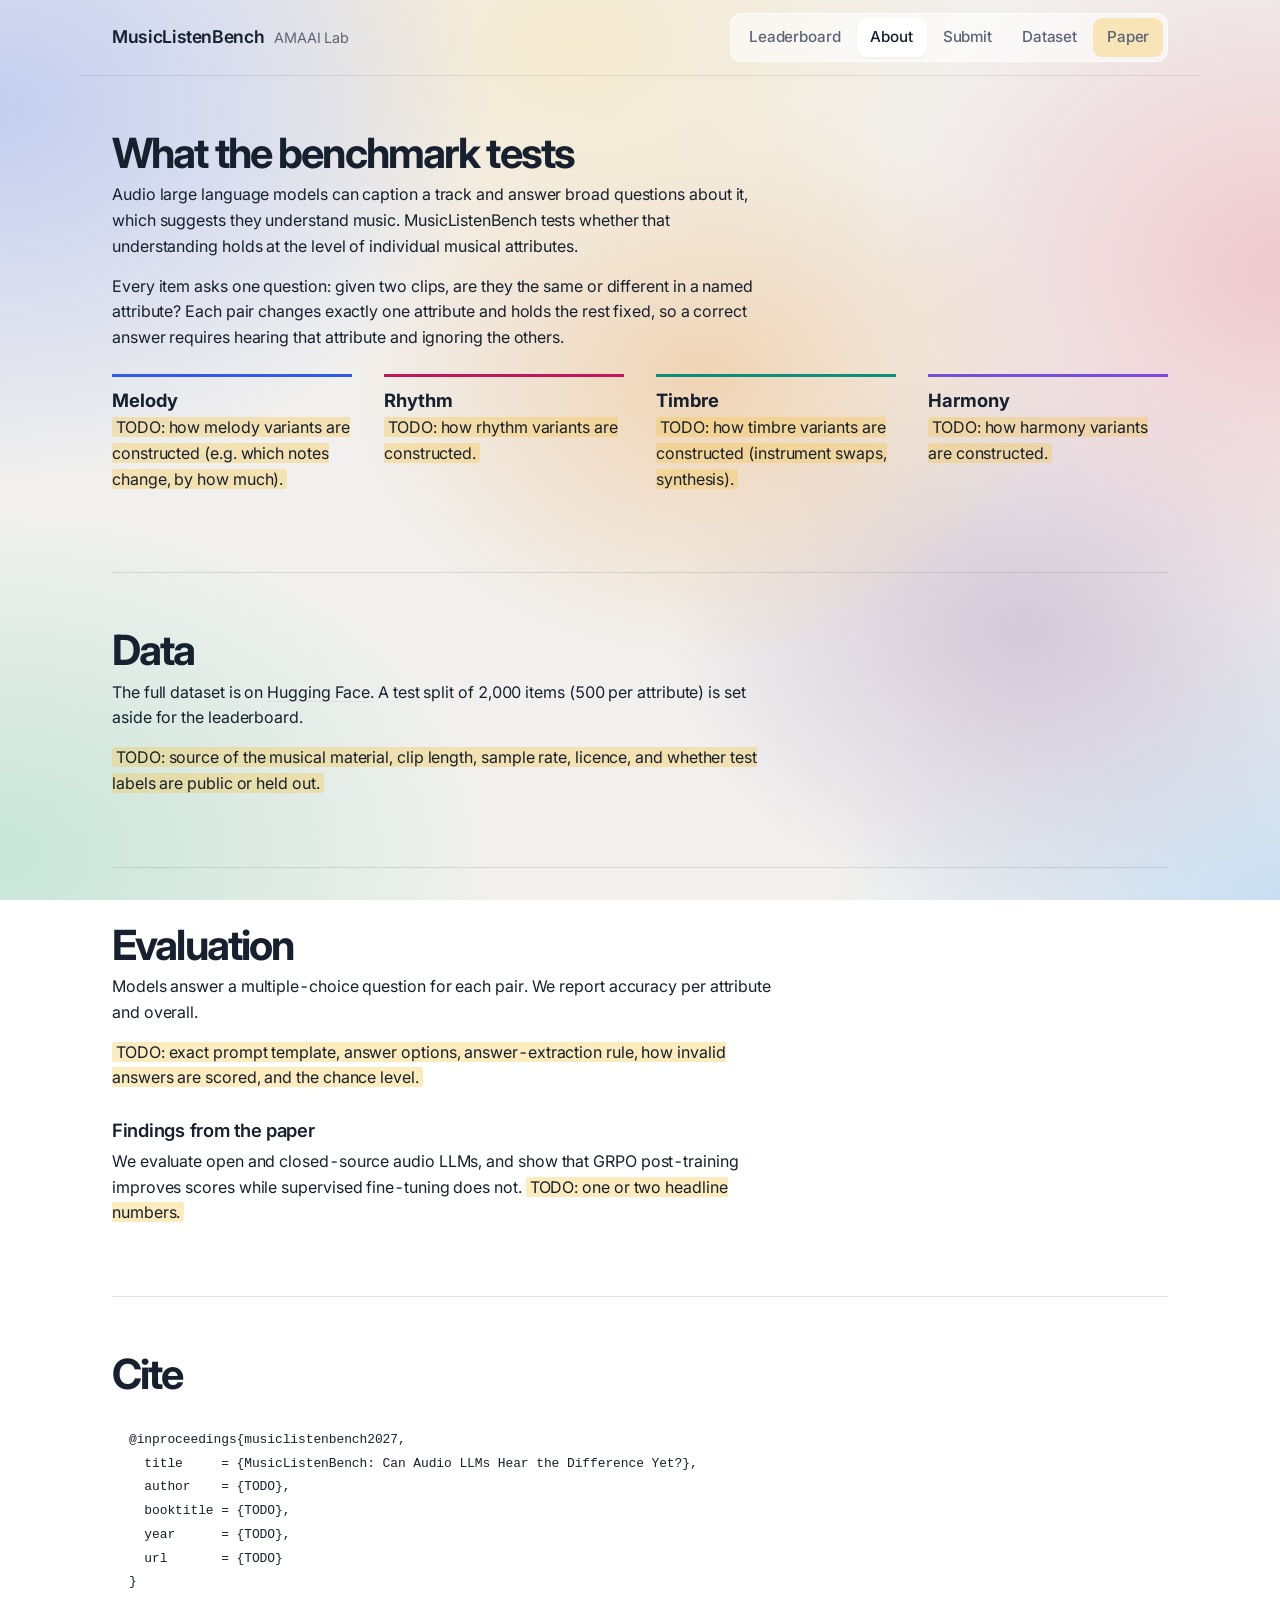
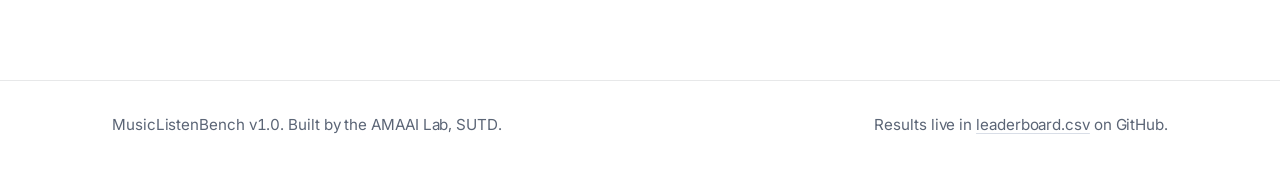
==== site/about.html @ 02675509 "init" ====
<!doctype html>
<html lang="en">
<head>
<title>About MusicListenBench</title>
<meta name="description" content="How MusicListenBench tests whether audio LLMs hear individual musical attributes.">
<meta charset="utf-8">
<meta name="viewport" content="width=device-width, initial-scale=1">
<link rel="preconnect" href="https://fonts.googleapis.com">
<link rel="preconnect" href="https://fonts.gstatic.com" crossorigin>
<link href="https://fonts.googleapis.com/css2?family=Inter:opsz,wght@14..32,400;14..32,500;14..32,600;14..32,700&family=JetBrains+Mono:wght@400;500&display=swap" rel="stylesheet">
<link rel="stylesheet" href="assets/style.css">
<link rel="icon" href="data:image/svg+xml,<svg xmlns=%22http://www.w3.org/2000/svg%22 viewBox=%220 0 100 100%22><text y=%22.9em%22 font-size=%2290%22>🎧</text></svg>">
</head>
<body>
<a class="skip" href="#main">Skip to content</a>
<header class="site-head"><div class="wrap">
  <a class="brand" href="index.html"><b>MusicListenBench</b><span>AMAAI Lab</span></a>
  <nav class="nav" aria-label="Main">
    <a href="index.html" >Leaderboard</a>
    <a href="about.html" aria-current="page">About</a>
    <a href="submit.html" >Submit</a>
    <a data-link="datasetUrl" href="#">Dataset</a>
    <a data-link="paperUrl" href="#">Paper</a>
  </nav>
</div></header>
<main id="main" class="wrap">
  <section class="block" style="border-top:0">
    <h2>What the benchmark tests</h2>
    <div class="prose">
      <p>Audio large language models can caption a track and answer broad questions about it, which suggests they understand music. MusicListenBench tests whether that understanding holds at the level of individual musical attributes.</p>
      <p>Every item asks one question: given two clips, are they the same or different in a named attribute? Each pair changes exactly one attribute and holds the rest fixed, so a correct answer requires hearing that attribute and ignoring the others.</p>
    </div>
    <ul class="aspect-list">
      <li style="--c:var(--melody)"><b>Melody</b><span class="todo">TODO: how melody variants are constructed (e.g. which notes change, by how much).</span></li>
      <li style="--c:var(--rhythm)"><b>Rhythm</b><span class="todo">TODO: how rhythm variants are constructed.</span></li>
      <li style="--c:var(--timbre)"><b>Timbre</b><span class="todo">TODO: how timbre variants are constructed (instrument swaps, synthesis).</span></li>
      <li style="--c:var(--harmony)"><b>Harmony</b><span class="todo">TODO: how harmony variants are constructed.</span></li>
    </ul>
  </section>

  <section class="block">
    <h2>Data</h2>
    <div class="prose">
      <p>The full dataset is on <a data-link="datasetUrl" href="#">Hugging Face</a>. A test split of 2,000 items (500 per attribute) is set aside for the leaderboard.</p>
      <p><span class="todo">TODO: source of the musical material, clip length, sample rate, licence, and whether test labels are public or held out.</span></p>
    </div>
  </section>

  <section class="block">
    <h2>Evaluation</h2>
    <div class="prose">
      <p>Models answer a multiple-choice question for each pair. We report accuracy per attribute and overall.</p>
      <p><span class="todo">TODO: exact prompt template, answer options, answer-extraction rule, how invalid answers are scored, and the chance level.</span></p>
      <h3>Findings from the paper</h3>
      <p>We evaluate open and closed-source audio LLMs, and show that GRPO post-training improves scores while supervised fine-tuning does not. <span class="todo">TODO: one or two headline numbers.</span></p>
    </div>
  </section>

  <section class="block" id="cite">
    <h2>Cite</h2>
    <pre><code>@inproceedings{musiclistenbench2027,
  title     = {MusicListenBench: Can Audio LLMs Hear the Difference Yet?},
  author    = {TODO},
  booktitle = {TODO},
  year      = {TODO},
  url       = {TODO}
}</code></pre>
  </section>
</main>
<footer class="site-foot"><div class="wrap" id="foot"></div></footer>
<script src="assets/config.js"></script>
<script src="assets/app.js"></script>
</body>
</html>
---- site/assets/style.css ----
/* MusicListenBench — shared styles for GitHub Pages and the HF Space */
:root {
  --paper: #ffffff;
  --panel: #f1f3f7;
  --ink: #16202e;
  --muted: #5b6576;
  --rule: #d9dee7;
  --melody: #2f5bea;
  --rhythm: #c2185b;
  --timbre: #0e8f7e;
  --harmony: #7a4cd9;
  --focus: #2f5bea;
  --display: "Inter", "Inter Variable", -apple-system, "Segoe UI", system-ui, sans-serif;
  --body: "Inter", "Inter Variable", -apple-system, "Segoe UI", system-ui, sans-serif;
  --mono: "JetBrains Mono", ui-monospace, "SF Mono", Menlo, monospace;
  --measure: 66ch;
}
@media (prefers-color-scheme: dark) {
  :root {
    --paper: #121823; --panel: #1b2331; --ink: #e8ecf3; --muted: #9aa5b8; --rule: #2c3647;
    --melody: #7b9bff; --rhythm: #f06292; --timbre: #3cc7b2; --harmony: #b08cff; --focus: #7b9bff;
  }
}
*, *::before, *::after { box-sizing: border-box; }
html { -webkit-text-size-adjust: 100%; }

/* Soft pastel wash across the whole page, fixed while scrolling */
:root { --glass: rgba(255,255,255,.58); --glass-line: rgba(255,255,255,.75); }
@media (prefers-color-scheme: dark) { :root { --glass: rgba(20,24,33,.62); --glass-line: rgba(255,255,255,.08); } }
body { position: relative; isolation: isolate; background: transparent; }
body::before {
  content: ""; position: fixed; inset: 0; z-index: -1; pointer-events: none;
  background:
    radial-gradient(55% 60% at 0% 12%,   #c3cdef 0%, transparent 70%),
    radial-gradient(45% 45% at 45% 5%,   #f5ead0 0%, transparent 70%),
    radial-gradient(40% 45% at 55% 42%,  #f0d4b4 0%, transparent 70%),
    radial-gradient(45% 55% at 100% 30%, #efc9cf 0%, transparent 70%),
    radial-gradient(40% 45% at 80% 70%,  #d3c8d8 0%, transparent 70%),
    radial-gradient(55% 55% at 0% 95%,   #c7e5d8 0%, transparent 70%),
    radial-gradient(50% 50% at 100% 100%,#c9def1 0%, transparent 70%),
    #f1f0ee;
}
@media (prefers-color-scheme: dark) {
  body::before {
    background:
      radial-gradient(55% 60% at 0% 12%,   #26304f 0%, transparent 70%),
      radial-gradient(45% 45% at 50% 20%,  #3a3326 0%, transparent 70%),
      radial-gradient(45% 55% at 100% 30%, #402a33 0%, transparent 70%),
      radial-gradient(55% 55% at 0% 95%,   #1e3a31 0%, transparent 70%),
      radial-gradient(50% 50% at 100% 100%,#1f3244 0%, transparent 70%),
      #14171e;
  }
  .pair { border-color: var(--glass-line) !important; }
}
body {
  margin: 0; color: var(--ink);
  font: 400 1rem/1.6 var(--body); letter-spacing: -.005em; -webkit-font-smoothing: antialiased;
  font-feature-settings: "tnum" 1;
}
a { color: inherit; text-decoration-color: var(--rule); text-underline-offset: 3px; }
a:hover { text-decoration-color: currentColor; }
:focus-visible { outline: 2px solid var(--focus); outline-offset: 3px; border-radius: 4px; }
.wrap { max-width: 1120px; margin: 0 auto; padding: 0 clamp(1rem, 4vw, 2rem); }
.skip { position: absolute; left: -999px; }
.skip:focus { left: 1rem; top: 1rem; background: var(--paper); padding: .5rem 1rem; z-index: 10; }

/* Header */
.site-head { position: relative; }
.site-head .wrap { border-bottom: 1px solid color-mix(in srgb, var(--ink) 10%, transparent); display: flex; align-items: center; justify-content: space-between; gap: 1rem; min-height: 76px; flex-wrap: wrap; }
.brand { display: flex; align-items: baseline; gap: .6rem; text-decoration: none; }
.brand b { font: 600 1.1rem/1 var(--display); letter-spacing: -.02em; }
.brand span { color: var(--muted); font-size: .9rem; }
.nav { display: flex; gap: .15rem; flex-wrap: wrap; padding: .25rem; border-radius: 12px; background: var(--glass); border: 1px solid var(--glass-line); }
.nav a { text-decoration: none; padding: .45rem .85rem; border-radius: 9px; color: var(--muted); font-weight: 500; font-size: .95rem; }
.nav a:hover { color: var(--ink); background: var(--glass); }
.nav a[aria-current="page"] { color: var(--ink); background: var(--paper); box-shadow: 0 1px 2px rgba(0,0,0,.06); }

/* Hero */
.hero { display: grid; grid-template-columns: minmax(0, 1.15fr) minmax(0, 1fr); gap: clamp(2rem, 5vw, 4rem); align-items: center; padding: clamp(2.5rem, 7vw, 5rem) 0 clamp(2rem, 5vw, 3.5rem); }
.hero h1 { font: 700 clamp(2.6rem, 6vw, 4.6rem)/.98 var(--display); letter-spacing: -.055em; margin: 0 0 1.25rem; max-width: 12ch; font-feature-settings: "ss01", "cv11"; }
.lede { font-size: 1.15rem; letter-spacing: -.01em; color: var(--muted); max-width: 42ch; margin: 0 0 1.75rem; }
.actions { display: flex; gap: .75rem; flex-wrap: wrap; }
.btn { display: inline-flex; align-items: center; padding: .7rem 1.15rem; border-radius: 10px; font-weight: 600; letter-spacing: -.01em; text-decoration: none; border: 1.5px solid var(--ink); }
.btn.primary { background: var(--ink); color: var(--paper); }
.btn:hover { transform: translateY(-1px); }

/* Pair widget: the one bold element */
.pair { margin: 0; background: var(--glass); -webkit-backdrop-filter: blur(12px); backdrop-filter: blur(12px); border: 1px solid color-mix(in srgb, #fff 60%, transparent); box-shadow: 0 24px 60px -40px rgba(60,40,80,.35); border-color: var(--glass-line); border-radius: 18px; padding: 1.25rem 1.25rem 1rem; }
.pair-q { font: 600 1.05rem/1.3 var(--display); letter-spacing: -.015em; margin: 0 0 .9rem; }
.aspects { display: flex; gap: .4rem; flex-wrap: wrap; margin-bottom: 1rem; }
.aspects button {
  font: 500 .9rem var(--body); cursor: pointer; padding: .4rem .8rem; border-radius: 999px;
  border: 1.5px solid var(--rule); background: var(--paper); color: var(--ink);
}
.aspects button[aria-pressed="true"] { border-color: var(--c); background: var(--c); color: #fff; }
.pair svg { width: 100%; height: auto; display: block; }
.pair-caption { margin: .75rem 0 0; color: var(--muted); font-size: .95rem; min-height: 3em; }
.lane-label { font: 600 12px var(--body); fill: var(--muted); }
.note { transition: y .35s ease, x .35s ease, width .35s ease, fill .35s ease; }
@media (prefers-reduced-motion: reduce) { .note, .btn { transition: none; } .btn:hover { transform: none; } }

/* Sections */
section.block { padding: clamp(2rem, 5vw, 3.5rem) 0; border-top: 1px solid color-mix(in srgb, var(--ink) 12%, transparent); }
h2 { font: 700 clamp(1.8rem, 3.4vw, 2.6rem)/1.02 var(--display); letter-spacing: -.045em; margin: 0 0 .5rem; }
h3 { font: 600 1.15rem/1.3 var(--display); letter-spacing: -.015em; margin: 1.75rem 0 .4rem; }
.sub { color: var(--muted); margin: 0 0 1.5rem; max-width: var(--measure); }
.prose { max-width: var(--measure); }
.prose p, .prose li { margin: 0 0 .9rem; }
.todo { background: color-mix(in srgb, #f5c542 35%, transparent); padding: 0 .25em; border-radius: 3px; }

/* Leaderboard controls */
.controls { display: flex; gap: .75rem; flex-wrap: wrap; align-items: center; margin-bottom: 1rem; }
.controls input[type="search"] {
  flex: 1 1 240px; font: inherit; padding: .6rem .9rem; border-radius: 10px;
  border: 1px solid var(--glass-line); background: var(--glass); color: var(--ink);
}
.seg { display: inline-flex; background: var(--glass); border: 1px solid var(--glass-line); border-radius: 10px; overflow: hidden; }
.seg button { font: 600 .9rem var(--body); padding: .55rem .85rem; border: 0; background: transparent; color: var(--muted); cursor: pointer; }
.seg button[aria-pressed="true"] { background: var(--ink); color: var(--paper); }
.check { display: inline-flex; gap: .45rem; align-items: center; color: var(--muted); font-weight: 600; font-size: .95rem; }

/* Table */
.table-scroll { overflow-x: auto; border: 1px solid var(--glass-line); border-radius: 16px; background: var(--glass); -webkit-backdrop-filter: blur(16px); backdrop-filter: blur(16px); box-shadow: 0 24px 60px -40px rgba(60,40,80,.35); }
table { border-collapse: collapse; width: 100%; min-width: 860px; }
th, td { padding: .8rem .95rem; text-align: left; border-bottom: 1px solid color-mix(in srgb, var(--ink) 8%, transparent); vertical-align: middle; }
tbody tr:last-child td { border-bottom: 0; }
th { font-size: .82rem; color: var(--muted); font-weight: 600; background: transparent; white-space: nowrap; }
th button { all: unset; cursor: pointer; display: inline-flex; gap: .3rem; align-items: center; }
th button:focus-visible { outline: 2px solid var(--focus); outline-offset: 2px; }
th[aria-sort="descending"] button::after { content: "↓"; }
th[aria-sort="ascending"] button::after { content: "↑"; }
th .dot { width: .6rem; height: .6rem; border-radius: 50%; background: var(--c); display: inline-block; }
td.num { width: 11%; }
.rank { font: 500 .85rem var(--mono); color: var(--muted); width: 3rem; }
.model b { display: block; font-weight: 700; }
.model small { color: var(--muted); }
td.method { white-space: nowrap; }
.tags { margin-top: .3rem; }
.tag { display: inline-block; font-size: .78rem; font-weight: 700; padding: .1rem .5rem; border-radius: 999px; background: var(--panel); color: var(--muted); margin-right: .35rem; }
.tag.self { background: transparent; border: 1px dashed var(--rule); }
.score { display: grid; gap: .3rem; }
.score span { font-weight: 700; }
.bar { height: 5px; border-radius: 3px; background: var(--rule); position: relative; overflow: hidden; }
.bar i { position: absolute; inset: 0 auto 0 0; background: var(--c); border-radius: 3px; }
.bar::after { content: ""; position: absolute; left: var(--chance, 50%); top: -2px; bottom: -2px; width: 1.5px; background: var(--ink); opacity: .45; }
td.overall span { font-size: 1.1rem; }
tr.baseline td { color: var(--muted); font-style: italic; }
tr.baseline .bar i { opacity: .35; }
.empty { padding: 2rem; text-align: center; color: var(--muted); }
.table-note { color: var(--muted); font-size: .9rem; margin-top: .75rem; }

/* Aspect cards on About */
.aspect-list { display: grid; grid-template-columns: repeat(auto-fit, minmax(230px, 1fr)); gap: 1.5rem 2rem; margin: 1.5rem 0; padding: 0; list-style: none; }
.aspect-list li { border-top: 3px solid var(--c); padding-top: .75rem; }
.aspect-list b { font: 700 1.15rem var(--display); display: block; margin-bottom: .25rem; }

/* Steps on Submit (a real sequence) */
ol.steps { counter-reset: s; list-style: none; padding: 0; max-width: var(--measure); }
ol.steps > li { counter-increment: s; position: relative; padding-left: 3rem; margin-bottom: 1.5rem; }
ol.steps > li::before { content: counter(s); position: absolute; left: 0; top: 0; width: 2rem; height: 2rem; border-radius: 50%; background: var(--ink); color: var(--paper); display: grid; place-items: center; font: 700 .95rem var(--display); }
pre { font-family: var(--mono); background: var(--glass); border: 1px solid var(--glass-line); padding: 1rem; border-radius: 10px; overflow-x: auto; font-size: .88rem; }
code { font-size: .92em; }

/* Footer */
.site-foot { border-top: 1px solid color-mix(in srgb, var(--ink) 10%, transparent); padding: 2rem 0 3rem; color: var(--muted); font-size: .95rem; }
.site-foot .wrap { display: flex; justify-content: space-between; gap: 1rem; flex-wrap: wrap; }

@media (max-width: 860px) {
  .hero { grid-template-columns: 1fr; }
}
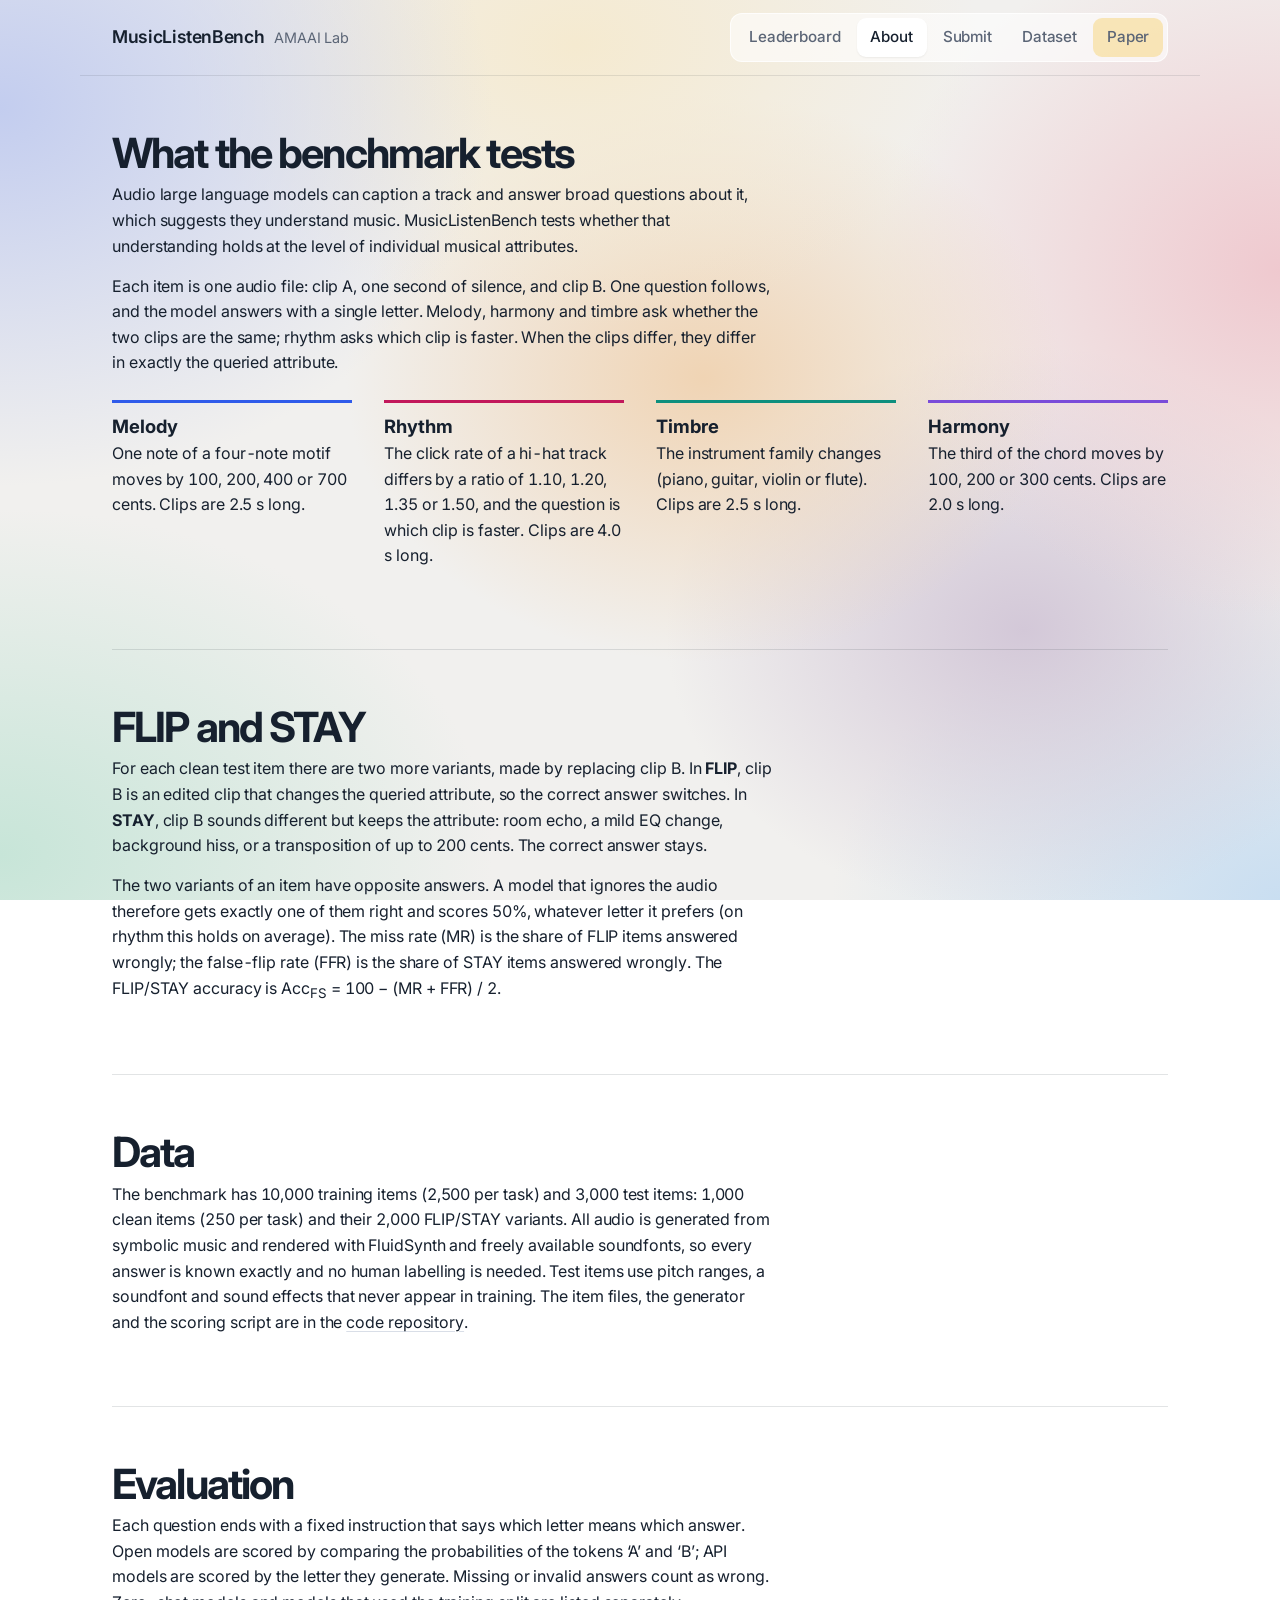
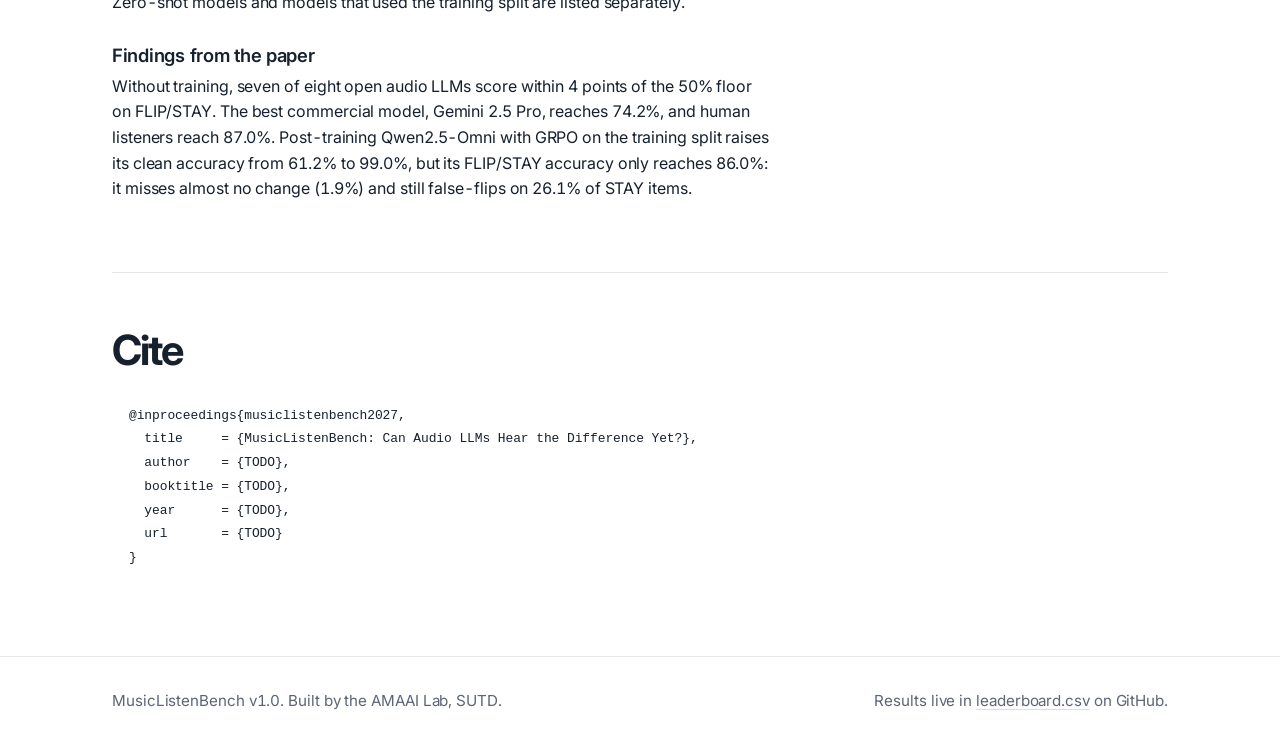
==== commit eb2dff15: "Add code, item files and leaderboard" ====
--- a/site/about.html
+++ b/site/about.html
@@ -28,31 +28,37 @@
     <h2>What the benchmark tests</h2>
     <div class="prose">
       <p>Audio large language models can caption a track and answer broad questions about it, which suggests they understand music. MusicListenBench tests whether that understanding holds at the level of individual musical attributes.</p>
-      <p>Every item asks one question: given two clips, are they the same or different in a named attribute? Each pair changes exactly one attribute and holds the rest fixed, so a correct answer requires hearing that attribute and ignoring the others.</p>
+      <p>Each item is one audio file: clip A, one second of silence, and clip B. One question follows, and the model answers with a single letter. Melody, harmony and timbre ask whether the two clips are the same; rhythm asks which clip is faster. When the clips differ, they differ in exactly the queried attribute.</p>
     </div>
     <ul class="aspect-list">
-      <li style="--c:var(--melody)"><b>Melody</b><span class="todo">TODO: how melody variants are constructed (e.g. which notes change, by how much).</span></li>
-      <li style="--c:var(--rhythm)"><b>Rhythm</b><span class="todo">TODO: how rhythm variants are constructed.</span></li>
-      <li style="--c:var(--timbre)"><b>Timbre</b><span class="todo">TODO: how timbre variants are constructed (instrument swaps, synthesis).</span></li>
-      <li style="--c:var(--harmony)"><b>Harmony</b><span class="todo">TODO: how harmony variants are constructed.</span></li>
+      <li style="--c:var(--melody)"><b>Melody</b><span>One note of a four-note motif moves by 100, 200, 400 or 700 cents. Clips are 2.5 s long.</span></li>
+      <li style="--c:var(--rhythm)"><b>Rhythm</b><span>The click rate of a hi-hat track differs by a ratio of 1.10, 1.20, 1.35 or 1.50, and the question is which clip is faster. Clips are 4.0 s long.</span></li>
+      <li style="--c:var(--timbre)"><b>Timbre</b><span>The instrument family changes (piano, guitar, violin or flute). Clips are 2.5 s long.</span></li>
+      <li style="--c:var(--harmony)"><b>Harmony</b><span>The third of the chord moves by 100, 200 or 300 cents. Clips are 2.0 s long.</span></li>
     </ul>
+  </section>
+
+  <section class="block">
+    <h2>FLIP and STAY</h2>
+    <div class="prose">
+      <p>For each clean test item there are two more variants, made by replacing clip B. In <b>FLIP</b>, clip B is an edited clip that changes the queried attribute, so the correct answer switches. In <b>STAY</b>, clip B sounds different but keeps the attribute: room echo, a mild EQ change, background hiss, or a transposition of up to 200 cents. The correct answer stays.</p>
+      <p>The two variants of an item have opposite answers. A model that ignores the audio therefore gets exactly one of them right and scores 50%, whatever letter it prefers (on rhythm this holds on average). The miss rate (MR) is the share of FLIP items answered wrongly; the false-flip rate (FFR) is the share of STAY items answered wrongly. The FLIP/STAY accuracy is Acc<sub>FS</sub> = 100 − (MR + FFR) / 2.</p>
+    </div>
   </section>
 
   <section class="block">
     <h2>Data</h2>
     <div class="prose">
-      <p>The full dataset is on <a data-link="datasetUrl" href="#">Hugging Face</a>. A test split of 2,000 items (500 per attribute) is set aside for the leaderboard.</p>
-      <p><span class="todo">TODO: source of the musical material, clip length, sample rate, licence, and whether test labels are public or held out.</span></p>
+      <p>The benchmark has 10,000 training items (2,500 per task) and 3,000 test items: 1,000 clean items (250 per task) and their 2,000 FLIP/STAY variants. All audio is generated from symbolic music and rendered with FluidSynth and freely available soundfonts, so every answer is known exactly and no human labelling is needed. Test items use pitch ranges, a soundfont and sound effects that never appear in training. The item files, the generator and the scoring script are in the <a data-link="githubRepo" href="#">code repository</a>.</p>
     </div>
   </section>
 
   <section class="block">
     <h2>Evaluation</h2>
     <div class="prose">
-      <p>Models answer a multiple-choice question for each pair. We report accuracy per attribute and overall.</p>
-      <p><span class="todo">TODO: exact prompt template, answer options, answer-extraction rule, how invalid answers are scored, and the chance level.</span></p>
+      <p>Each question ends with a fixed instruction that says which letter means which answer. Open models are scored by comparing the probabilities of the tokens ‘A’ and ‘B’; API models are scored by the letter they generate. Missing or invalid answers count as wrong. Zero-shot models and models that used the training split are listed separately.</p>
       <h3>Findings from the paper</h3>
-      <p>We evaluate open and closed-source audio LLMs, and show that GRPO post-training improves scores while supervised fine-tuning does not. <span class="todo">TODO: one or two headline numbers.</span></p>
+      <p>Without training, seven of eight open audio LLMs score within 4 points of the 50% floor on FLIP/STAY. The best commercial model, Gemini 2.5 Pro, reaches 74.2%, and human listeners reach 87.0%. Post-training Qwen2.5-Omni with GRPO on the training split raises its clean accuracy from 61.2% to 99.0%, but its FLIP/STAY accuracy only reaches 86.0%: it misses almost no change (1.9%) and still false-flips on 26.1% of STAY items.</p>
     </div>
   </section>
 
--- a/site/assets/style.css
+++ b/site/assets/style.css
@@ -168,3 +168,10 @@
 @media (max-width: 860px) {
   .hero { grid-template-columns: 1fr; }
 }
+
+/* leaderboard with FLIP/STAY columns */
+table { min-width: 1080px; }
+td.num { width: 7%; }
+td.plain span { font-weight: 600; font-variant-numeric: tabular-nums; }
+tr.group th { background: color-mix(in srgb, var(--ink) 6%, transparent); color: var(--ink); font-size: .85rem; padding: .55rem .95rem; }
+.model small.note { display: block; margin-top: .15rem; }
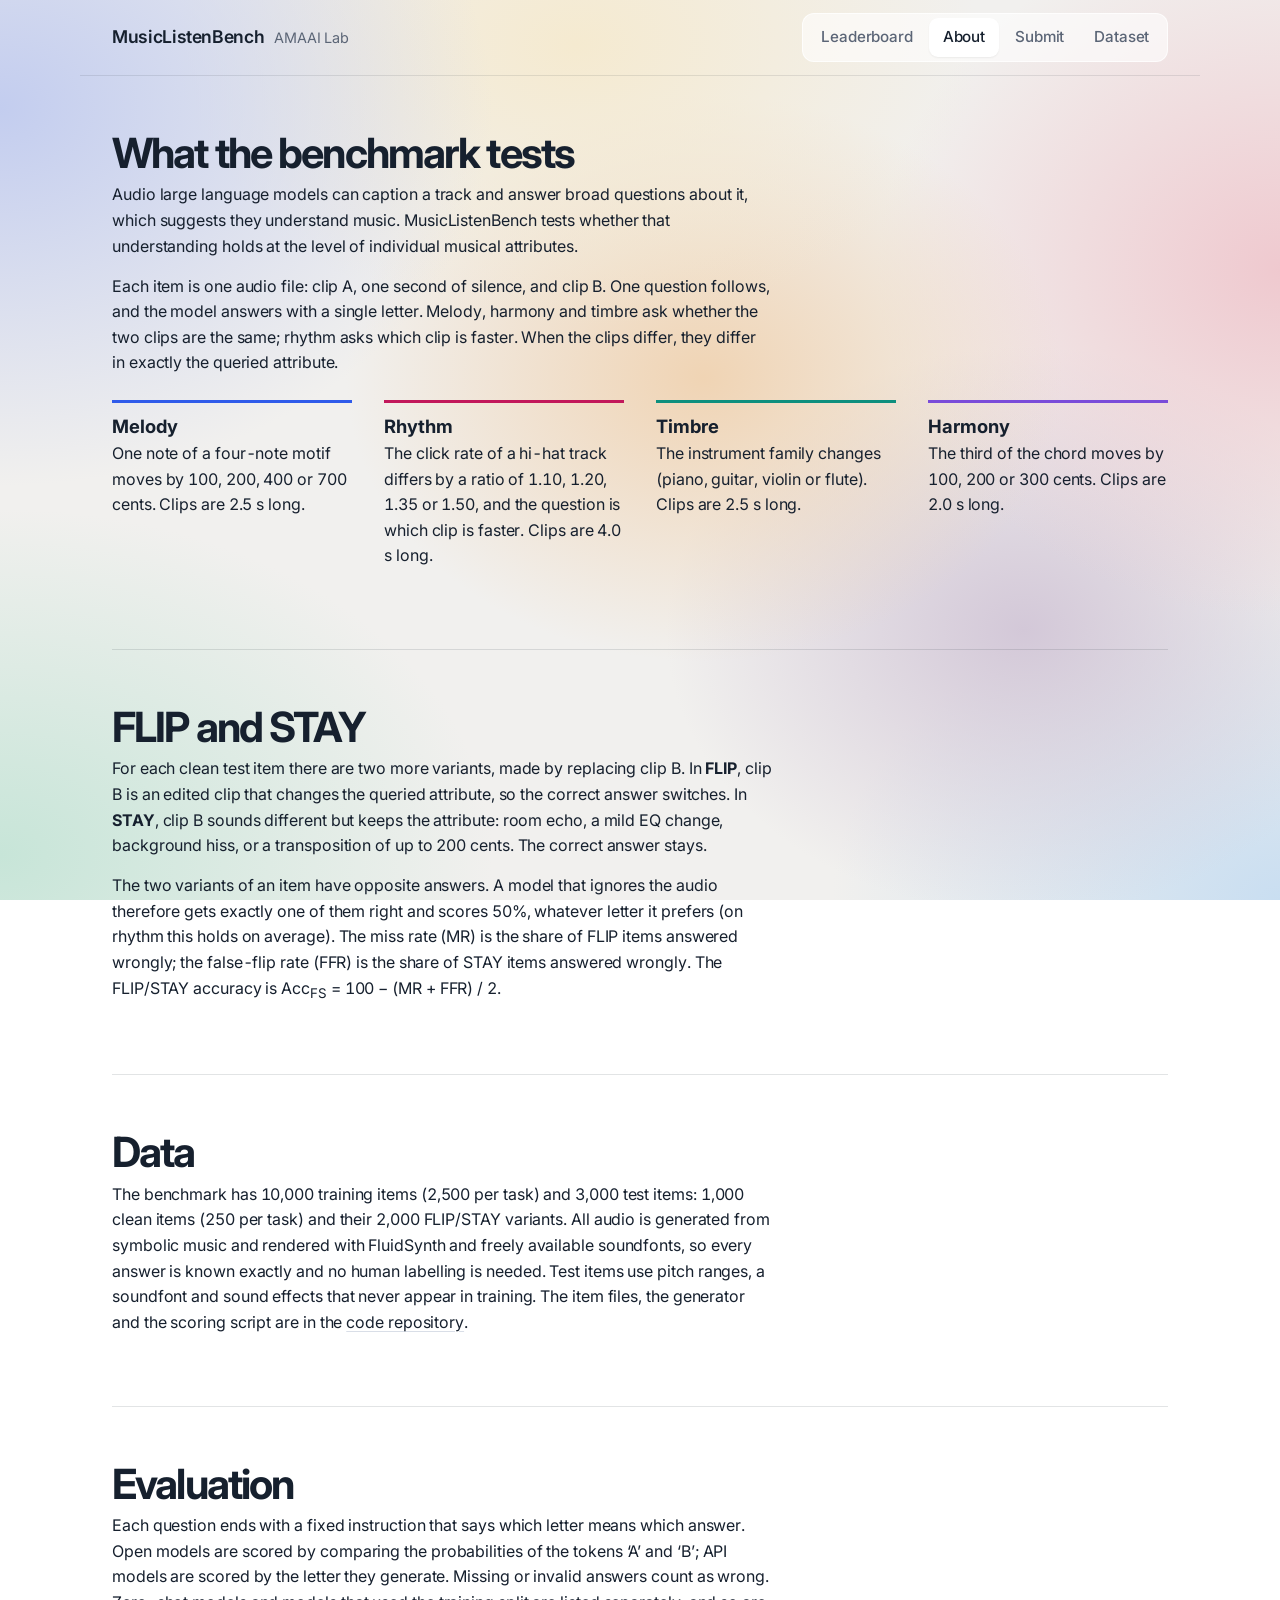
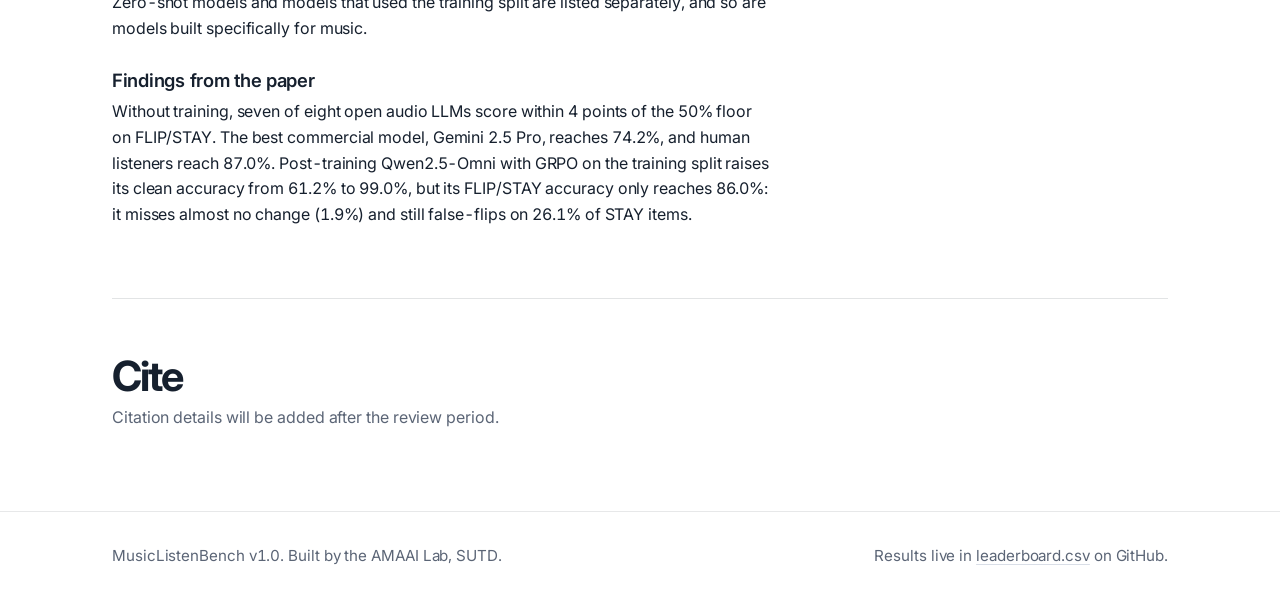
==== commit ae46d22b: "Add music-specific models, add domain column" ====
--- a/site/about.html
+++ b/site/about.html
@@ -56,7 +56,7 @@
   <section class="block">
     <h2>Evaluation</h2>
     <div class="prose">
-      <p>Each question ends with a fixed instruction that says which letter means which answer. Open models are scored by comparing the probabilities of the tokens ‘A’ and ‘B’; API models are scored by the letter they generate. Missing or invalid answers count as wrong. Zero-shot models and models that used the training split are listed separately.</p>
+      <p>Each question ends with a fixed instruction that says which letter means which answer. Open models are scored by comparing the probabilities of the tokens ‘A’ and ‘B’; API models are scored by the letter they generate. Missing or invalid answers count as wrong. Zero-shot models and models that used the training split are listed separately, and so are models built specifically for music.</p>
       <h3>Findings from the paper</h3>
       <p>Without training, seven of eight open audio LLMs score within 4 points of the 50% floor on FLIP/STAY. The best commercial model, Gemini 2.5 Pro, reaches 74.2%, and human listeners reach 87.0%. Post-training Qwen2.5-Omni with GRPO on the training split raises its clean accuracy from 61.2% to 99.0%, but its FLIP/STAY accuracy only reaches 86.0%: it misses almost no change (1.9%) and still false-flips on 26.1% of STAY items.</p>
     </div>
@@ -64,13 +64,7 @@
 
   <section class="block" id="cite">
     <h2>Cite</h2>
-    <pre><code>@inproceedings{musiclistenbench2027,
-  title     = {MusicListenBench: Can Audio LLMs Hear the Difference Yet?},
-  author    = {TODO},
-  booktitle = {TODO},
-  year      = {TODO},
-  url       = {TODO}
-}</code></pre>
+    <p class="sub">Citation details will be added after the review period.</p>
   </section>
 </main>
 <footer class="site-foot"><div class="wrap" id="foot"></div></footer>
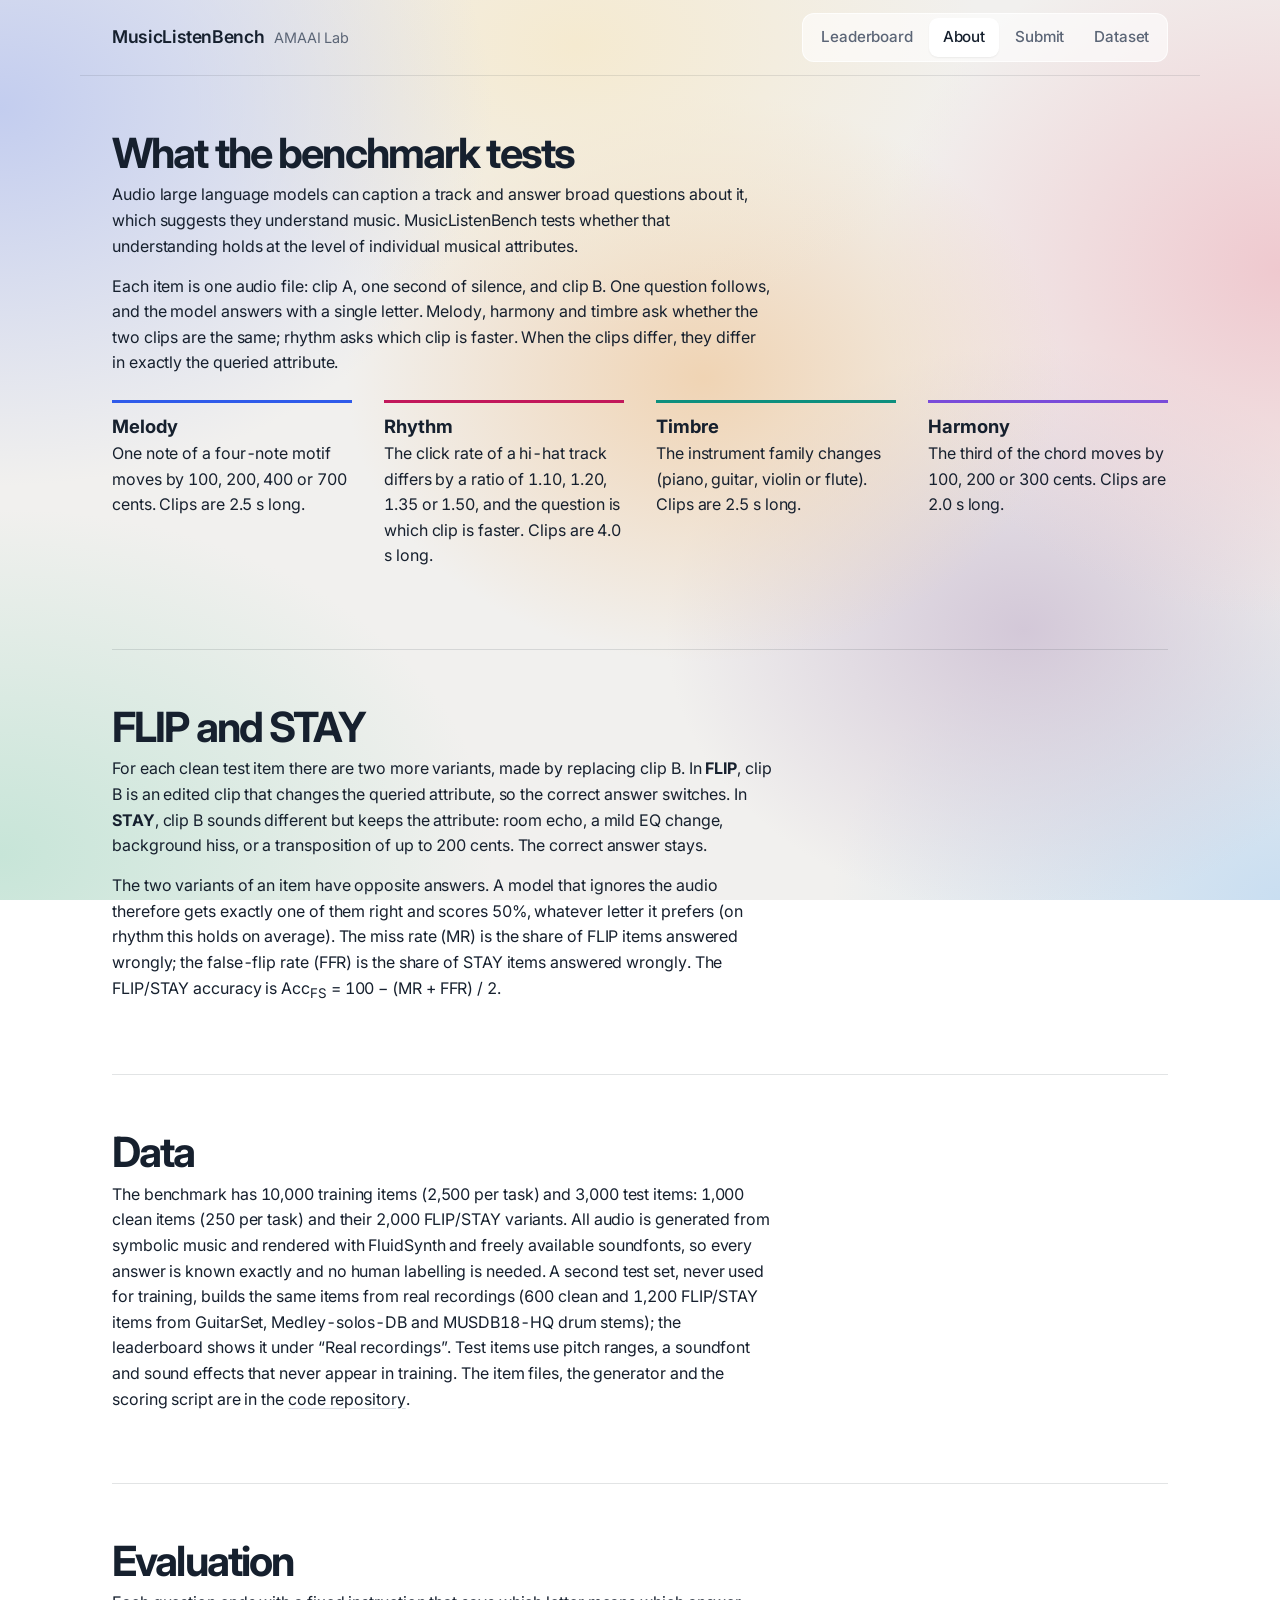
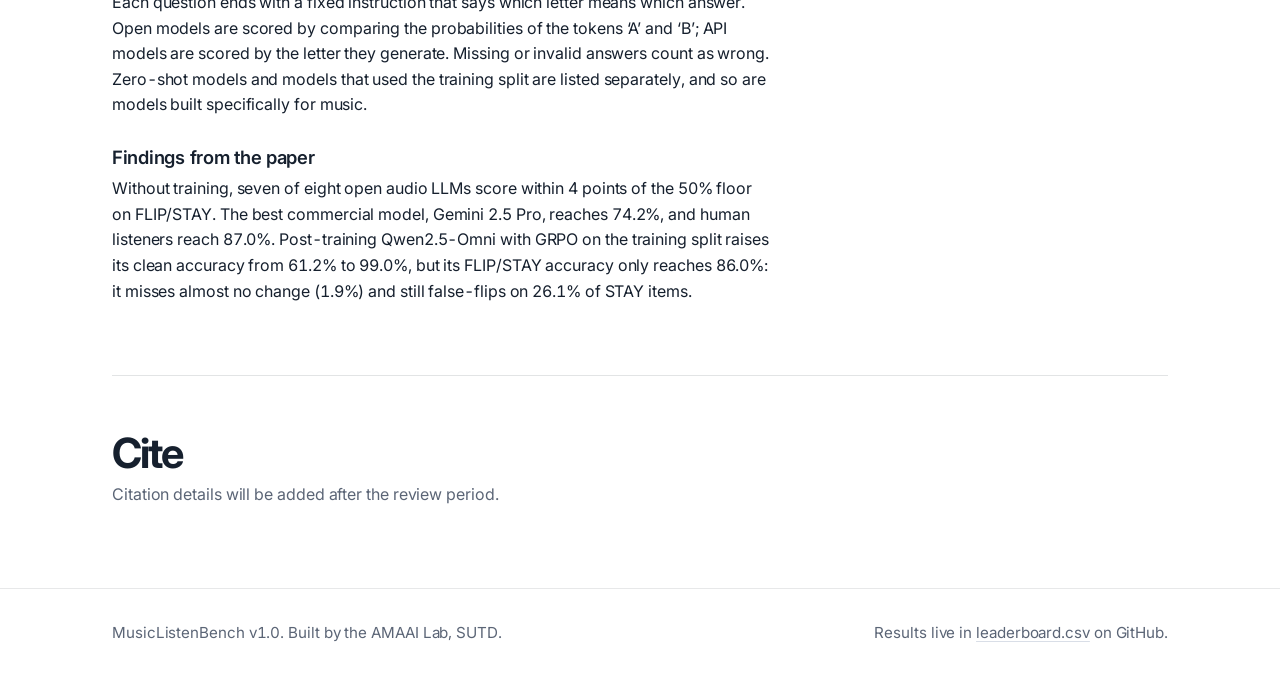
==== commit cfa3ab3d: "Add real-recordings test set results to the leaderboard New real_* columns (clean accuracy per task," ====
--- a/site/about.html
+++ b/site/about.html
@@ -49,7 +49,7 @@
   <section class="block">
     <h2>Data</h2>
     <div class="prose">
-      <p>The benchmark has 10,000 training items (2,500 per task) and 3,000 test items: 1,000 clean items (250 per task) and their 2,000 FLIP/STAY variants. All audio is generated from symbolic music and rendered with FluidSynth and freely available soundfonts, so every answer is known exactly and no human labelling is needed. Test items use pitch ranges, a soundfont and sound effects that never appear in training. The item files, the generator and the scoring script are in the <a data-link="githubRepo" href="#">code repository</a>.</p>
+      <p>The benchmark has 10,000 training items (2,500 per task) and 3,000 test items: 1,000 clean items (250 per task) and their 2,000 FLIP/STAY variants. All audio is generated from symbolic music and rendered with FluidSynth and freely available soundfonts, so every answer is known exactly and no human labelling is needed. A second test set, never used for training, builds the same items from real recordings (600 clean and 1,200 FLIP/STAY items from GuitarSet, Medley-solos-DB and MUSDB18-HQ drum stems); the leaderboard shows it under “Real recordings”. Test items use pitch ranges, a soundfont and sound effects that never appear in training. The item files, the generator and the scoring script are in the <a data-link="githubRepo" href="#">code repository</a>.</p>
     </div>
   </section>
 
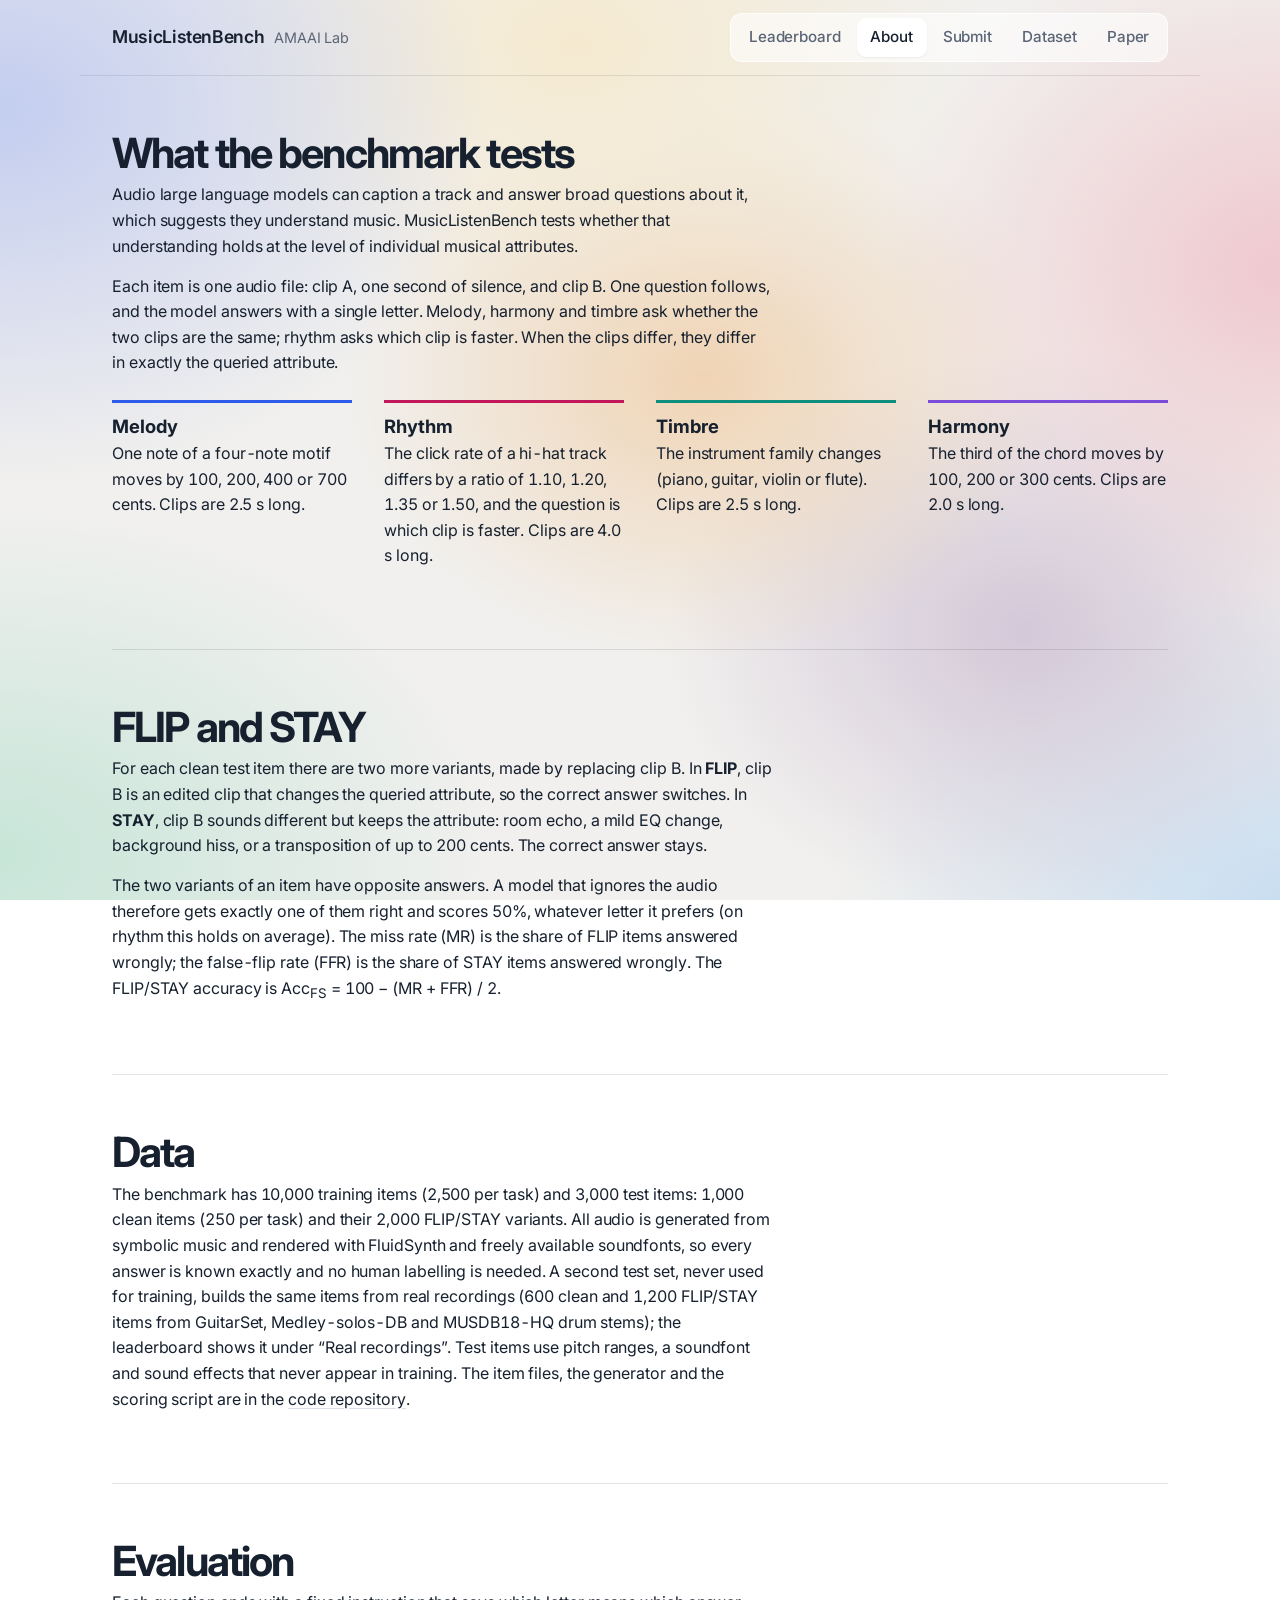
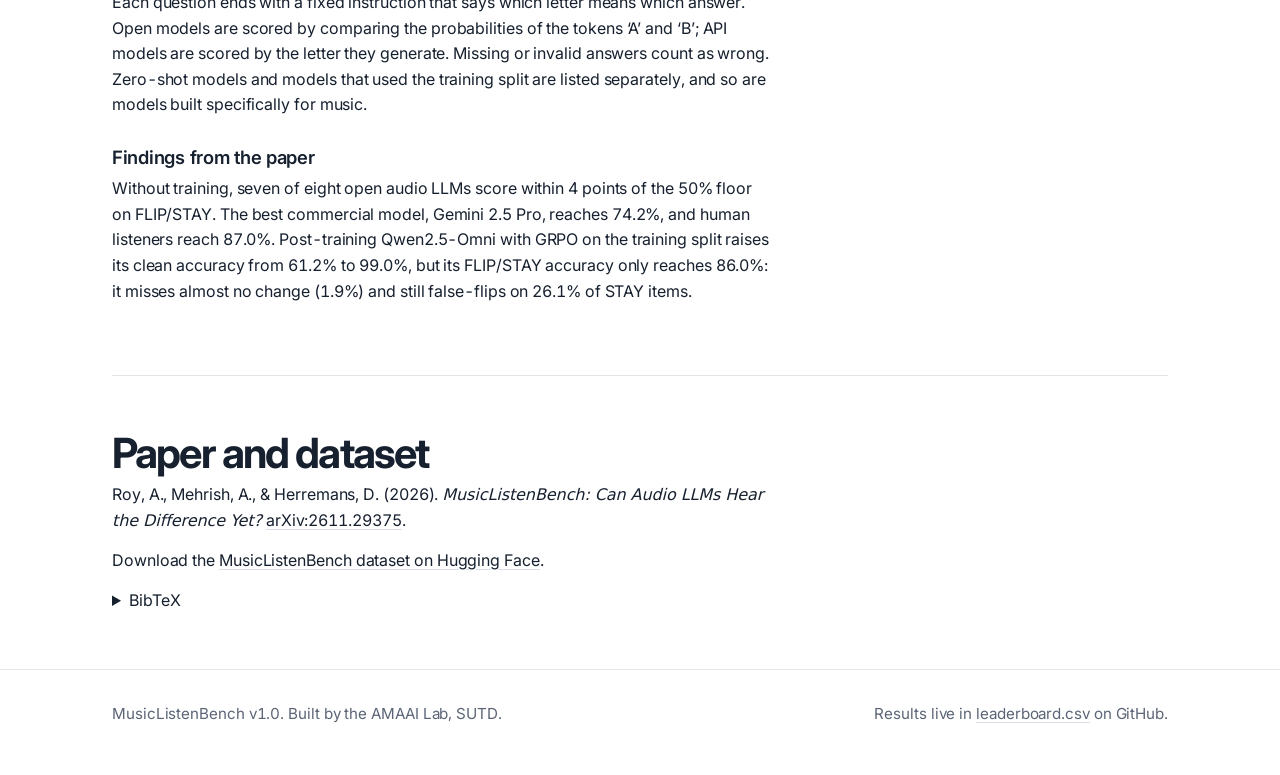
==== commit d36a84ff: "Publish paper and evaluation links on the public site" ====
--- a/site/about.html
+++ b/site/about.html
@@ -63,8 +63,23 @@
   </section>
 
   <section class="block" id="cite">
-    <h2>Cite</h2>
-    <p class="sub">Citation details will be added after the review period.</p>
+    <h2>Paper and dataset</h2>
+    <div class="prose">
+      <p>Roy, A., Mehrish, A., &amp; Herremans, D. (2026). <cite>MusicListenBench: Can Audio LLMs Hear the Difference Yet?</cite> <a data-link="paperUrl" href="#">arXiv:2611.29375</a>.</p>
+      <p>Download the <a data-link="datasetUrl" href="#">MusicListenBench dataset on Hugging Face</a>.</p>
+      <details>
+        <summary>BibTeX</summary>
+        <pre><code>@misc{roy2026musiclistenbench,
+  title = {{MusicListenBench}: Can Audio {LLM}s Hear the Difference Yet?},
+  author = {Roy, Abhinaba and Mehrish, Ambuj and Herremans, Dorien},
+  year = {2026},
+  eprint = {2611.29375},
+  archivePrefix = {arXiv},
+  primaryClass = {cs.SD},
+  url = {https://arxiv.org/abs/2611.29375}
+}</code></pre>
+      </details>
+    </div>
   </section>
 </main>
 <footer class="site-foot"><div class="wrap" id="foot"></div></footer>
